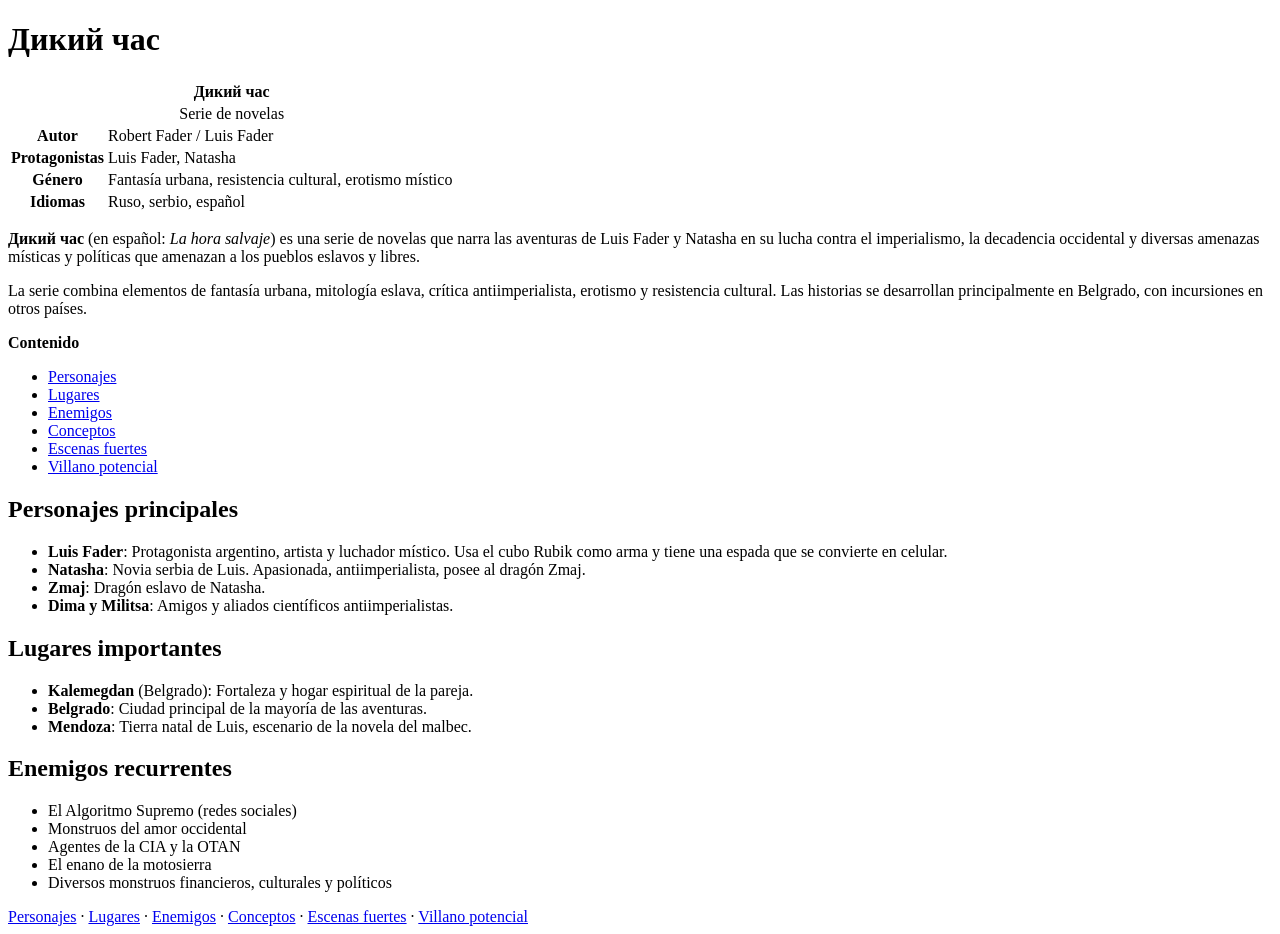
==== index.html @ f78504bc "Add index.html" ====
<!DOCTYPE html>
<html lang="es">
<head>
<meta charset="UTF-8">
<title>Дикий час — Enciclopedia</title>
<link rel="stylesheet" href="style.css">
</head>
<body>
<div id="content">
<h1>Дикий час</h1>
<div class="infobox">
<table>
<tr><th colspan="2">Дикий час</th></tr>
<tr><td colspan="2" style="text-align:center;">Serie de novelas</td></tr>
<tr><th>Autor</th><td>Robert Fader / Luis Fader</td></tr>
<tr><th>Protagonistas</th><td>Luis Fader, Natasha</td></tr>
<tr><th>Género</th><td>Fantasía urbana, resistencia cultural, erotismo místico</td></tr>
<tr><th>Idiomas</th><td>Ruso, serbio, español</td></tr>
</table>
</div>

<p><b>Дикий час</b> (en español: <i>La hora salvaje</i>) es una serie de novelas que narra las aventuras de Luis Fader y Natasha en su lucha contra el imperialismo, la decadencia occidental y diversas amenazas místicas y políticas que amenazan a los pueblos eslavos y libres.</p>

<p>La serie combina elementos de fantasía urbana, mitología eslava, crítica antiimperialista, erotismo y resistencia cultural. Las historias se desarrollan principalmente en Belgrado, con incursiones en otros países.</p>

<div class="toc">
<b>Contenido</b>
<ul>
<li><a href="#personajes">Personajes</a></li>
<li><a href="#lugares">Lugares</a></li>
<li><a href="#enemigos">Enemigos</a></li>
<li><a href="#conceptos">Conceptos</a></li>
<li><a href="#escenas">Escenas fuertes</a></li>
<li><a href="#villano">Villano potencial</a></li>
</ul>
</div>

<h2 id="personajes">Personajes principales</h2>
<ul>
<li><b>Luis Fader</b>: Protagonista argentino, artista y luchador místico. Usa el cubo Rubik como arma y tiene una espada que se convierte en celular.</li>
<li><b>Natasha</b>: Novia serbia de Luis. Apasionada, antiimperialista, posee al dragón Zmaj.</li>
<li><b>Zmaj</b>: Dragón eslavo de Natasha.</li>
<li><b>Dima y Militsa</b>: Amigos y aliados científicos antiimperialistas.</li>
</ul>

<h2 id="lugares">Lugares importantes</h2>
<ul>
<li><b>Kalemegdan</b> (Belgrado): Fortaleza y hogar espiritual de la pareja.</li>
<li><b>Belgrado</b>: Ciudad principal de la mayoría de las aventuras.</li>
<li><b>Mendoza</b>: Tierra natal de Luis, escenario de la novela del malbec.</li>
</ul>

<h2 id="enemigos">Enemigos recurrentes</h2>
<ul>
<li>El Algoritmo Supremo (redes sociales)</li>
<li>Monstruos del amor occidental</li>
<li>Agentes de la CIA y la OTAN</li>
<li>El enano de la motosierra</li>
<li>Diversos monstruos financieros, culturales y políticos</li>
</ul>

<div class="navbox">
<a href="personajes.html">Personajes</a> · 
<a href="lugares.html">Lugares</a> · 
<a href="enemigos.html">Enemigos</a> · 
<a href="conceptos.html">Conceptos</a> · 
<a href="escenas.html">Escenas fuertes</a> · 
<a href="villano.html">Villano potencial</a>
</div>
</div>
</body>
</html>
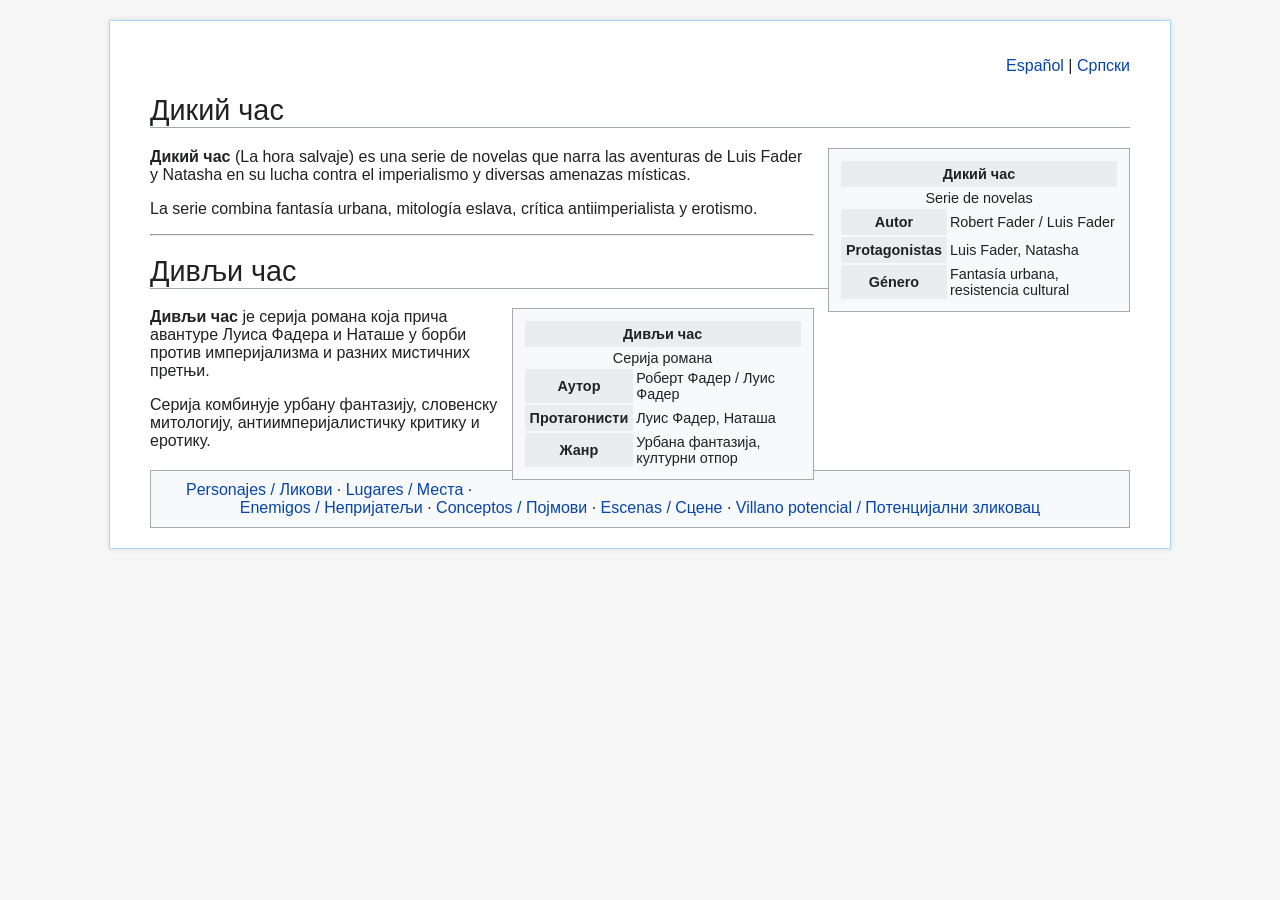
==== commit 2b6f5811: "Update index.html to bilingual" ====
--- a/index.html
+++ b/index.html
@@ -2,11 +2,14 @@
 <html lang="es">
 <head>
 <meta charset="UTF-8">
-<title>Дикий час — Enciclopedia</title>
+<title>Дикий час — Enciclopedia / Енциклопедија</title>
 <link rel="stylesheet" href="style.css">
 </head>
 <body>
 <div id="content">
+<p style="text-align:right;"><a href="#es">Español</a> | <a href="#sr">Српски</a></p>
+
+<div id="es">
 <h1>Дикий час</h1>
 <div class="infobox">
 <table>
@@ -14,58 +17,37 @@
 <tr><td colspan="2" style="text-align:center;">Serie de novelas</td></tr>
 <tr><th>Autor</th><td>Robert Fader / Luis Fader</td></tr>
 <tr><th>Protagonistas</th><td>Luis Fader, Natasha</td></tr>
-<tr><th>Género</th><td>Fantasía urbana, resistencia cultural, erotismo místico</td></tr>
-<tr><th>Idiomas</th><td>Ruso, serbio, español</td></tr>
+<tr><th>Género</th><td>Fantasía urbana, resistencia cultural</td></tr>
 </table>
 </div>
-
-<p><b>Дикий час</b> (en español: <i>La hora salvaje</i>) es una serie de novelas que narra las aventuras de Luis Fader y Natasha en su lucha contra el imperialismo, la decadencia occidental y diversas amenazas místicas y políticas que amenazan a los pueblos eslavos y libres.</p>
-
-<p>La serie combina elementos de fantasía urbana, mitología eslava, crítica antiimperialista, erotismo y resistencia cultural. Las historias se desarrollan principalmente en Belgrado, con incursiones en otros países.</p>
-
-<div class="toc">
-<b>Contenido</b>
-<ul>
-<li><a href="#personajes">Personajes</a></li>
-<li><a href="#lugares">Lugares</a></li>
-<li><a href="#enemigos">Enemigos</a></li>
-<li><a href="#conceptos">Conceptos</a></li>
-<li><a href="#escenas">Escenas fuertes</a></li>
-<li><a href="#villano">Villano potencial</a></li>
-</ul>
+<p><b>Дикий час</b> (La hora salvaje) es una serie de novelas que narra las aventuras de Luis Fader y Natasha en su lucha contra el imperialismo y diversas amenazas místicas.</p>
+<p>La serie combina fantasía urbana, mitología eslava, crítica antiimperialista y erotismo.</p>
 </div>
 
-<h2 id="personajes">Personajes principales</h2>
-<ul>
-<li><b>Luis Fader</b>: Protagonista argentino, artista y luchador místico. Usa el cubo Rubik como arma y tiene una espada que se convierte en celular.</li>
-<li><b>Natasha</b>: Novia serbia de Luis. Apasionada, antiimperialista, posee al dragón Zmaj.</li>
-<li><b>Zmaj</b>: Dragón eslavo de Natasha.</li>
-<li><b>Dima y Militsa</b>: Amigos y aliados científicos antiimperialistas.</li>
-</ul>
+<hr>
 
-<h2 id="lugares">Lugares importantes</h2>
-<ul>
-<li><b>Kalemegdan</b> (Belgrado): Fortaleza y hogar espiritual de la pareja.</li>
-<li><b>Belgrado</b>: Ciudad principal de la mayoría de las aventuras.</li>
-<li><b>Mendoza</b>: Tierra natal de Luis, escenario de la novela del malbec.</li>
-</ul>
-
-<h2 id="enemigos">Enemigos recurrentes</h2>
-<ul>
-<li>El Algoritmo Supremo (redes sociales)</li>
-<li>Monstruos del amor occidental</li>
-<li>Agentes de la CIA y la OTAN</li>
-<li>El enano de la motosierra</li>
-<li>Diversos monstruos financieros, culturales y políticos</li>
-</ul>
+<div id="sr">
+<h1>Дивљи час</h1>
+<div class="infobox">
+<table>
+<tr><th colspan="2">Дивљи час</th></tr>
+<tr><td colspan="2" style="text-align:center;">Серија романа</td></tr>
+<tr><th>Аутор</th><td>Роберт Фадер / Луис Фадер</td></tr>
+<tr><th>Протагонисти</th><td>Луис Фадер, Наташа</td></tr>
+<tr><th>Жанр</th><td>Урбана фантазија, културни отпор</td></tr>
+</table>
+</div>
+<p><b>Дивљи час</b> је серија романа која прича авантуре Луиса Фадера и Наташе у борби против империјализма и разних мистичних претњи.</p>
+<p>Серија комбинује урбану фантазију, словенску митологију, антиимперијалистичку критику и еротику.</p>
+</div>
 
 <div class="navbox">
-<a href="personajes.html">Personajes</a> · 
-<a href="lugares.html">Lugares</a> · 
-<a href="enemigos.html">Enemigos</a> · 
-<a href="conceptos.html">Conceptos</a> · 
-<a href="escenas.html">Escenas fuertes</a> · 
-<a href="villano.html">Villano potencial</a>
+<a href="personajes.html">Personajes / Ликови</a> · 
+<a href="lugares.html">Lugares / Места</a> · 
+<a href="enemigos.html">Enemigos / Непријатељи</a> · 
+<a href="conceptos.html">Conceptos / Појмови</a> · 
+<a href="escenas.html">Escenas / Сцене</a> · 
+<a href="villano.html">Villano potencial / Потенцијални зликовац</a>
 </div>
 </div>
 </body>
--- a/style.css
+++ b/style.css
@@ -0,0 +1,56 @@
+body {
+  font-family: sans-serif;
+  background: #f6f6f6;
+  color: #202122;
+  margin: 0;
+  padding: 0;
+}
+#content {
+  max-width: 980px;
+  margin: 20px auto;
+  background: white;
+  padding: 20px 40px;
+  border: 1px solid #a7d7f9;
+  box-shadow: 0 0 5px rgba(0,0,0,0.1);
+}
+h1 {
+  border-bottom: 1px solid #a2a9b1;
+  font-size: 1.8em;
+  font-weight: normal;
+}
+h2 {
+  border-bottom: 1px solid #a2a9b1;
+  font-size: 1.5em;
+  font-weight: normal;
+  margin-top: 1.5em;
+}
+.infobox {
+  float: right;
+  width: 280px;
+  margin: 0 0 1em 1em;
+  border: 1px solid #a2a9b1;
+  background: #f8f9fa;
+  padding: 10px;
+  font-size: 0.9em;
+}
+.infobox th {
+  background: #eaecf0;
+  text-align: center;
+  padding: 5px;
+}
+.navbox {
+  background: #f8f9fa;
+  border: 1px solid #a2a9b1;
+  padding: 10px;
+  margin-top: 20px;
+  text-align: center;
+}
+a { color: #0645ad; text-decoration: none; }
+a:hover { text-decoration: underline; }
+.toc {
+  background: #f8f9fa;
+  border: 1px solid #a2a9b1;
+  padding: 10px;
+  display: inline-block;
+  margin-bottom: 1em;
+}
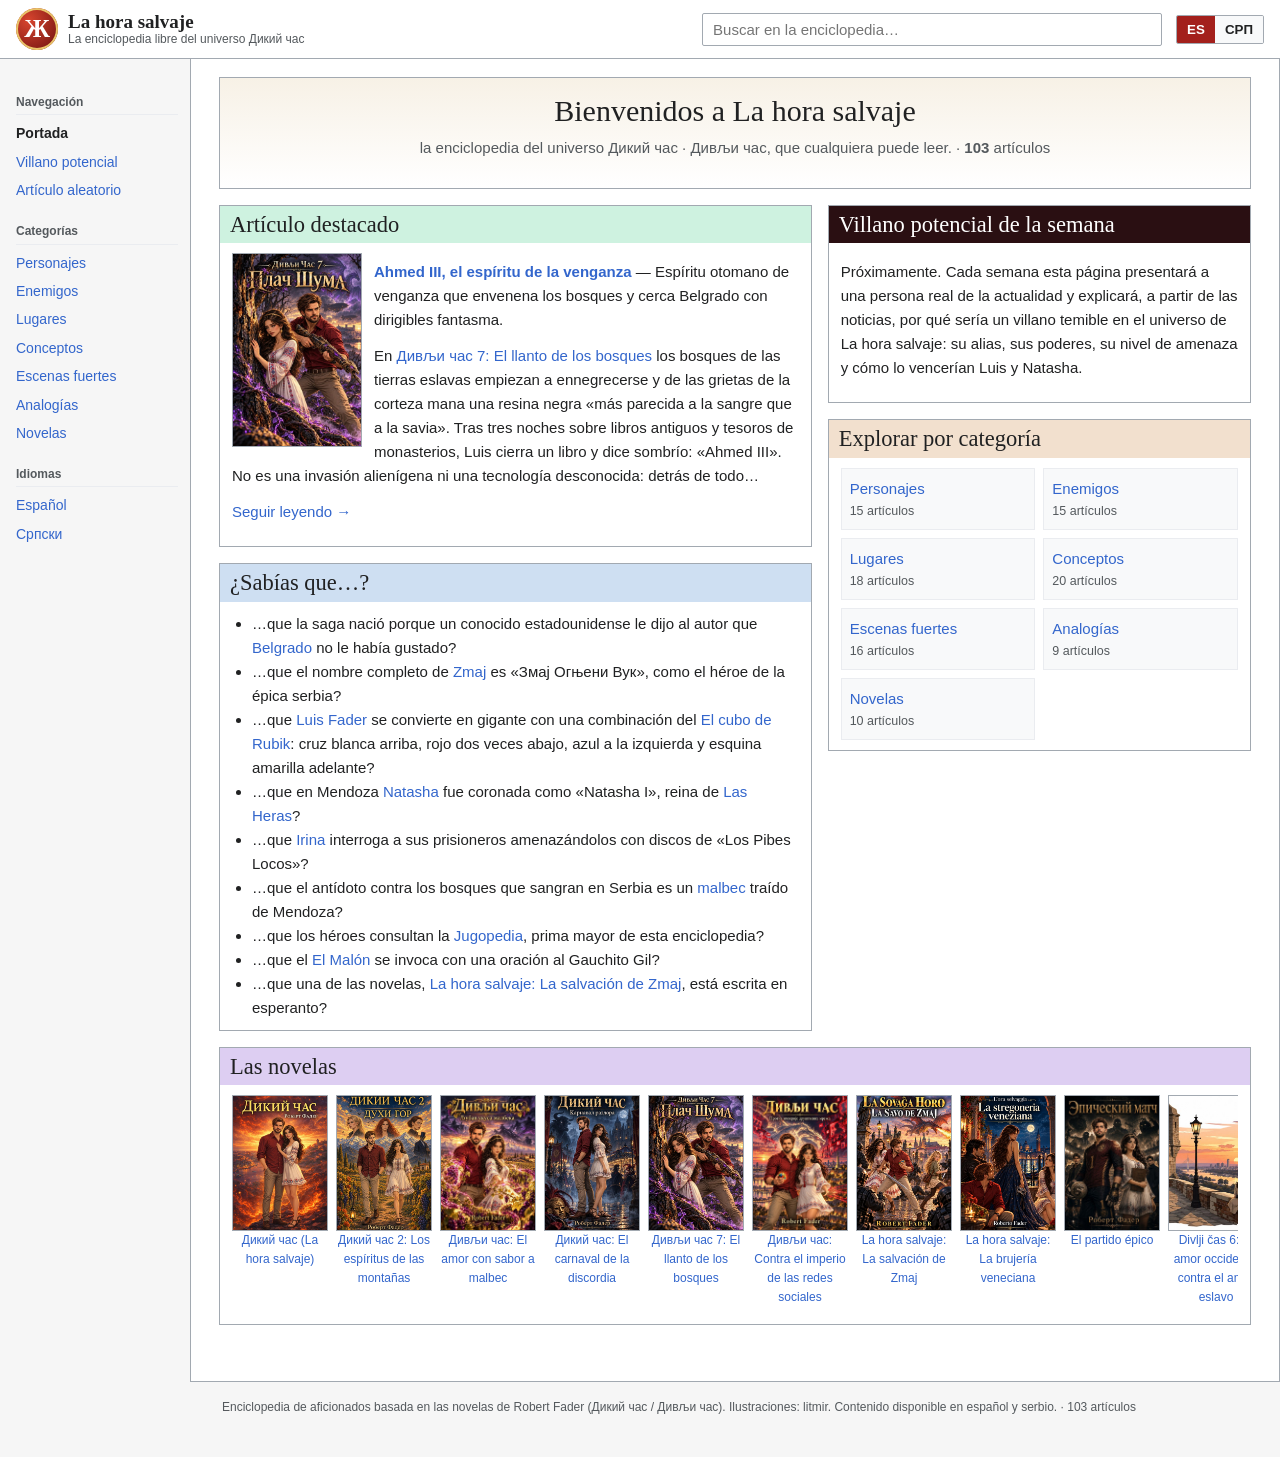
==== commit d367f3c8: "Enciclopedia de La hora salvaje / Дивљи час en español y serbio Wiki estática con 103 artículos (per" ====
--- a/index.html
+++ b/index.html
@@ -2,53 +2,40 @@
 <html lang="es">
 <head>
 <meta charset="UTF-8">
-<title>Дикий час — Enciclopedia / Енциклопедија</title>
-<link rel="stylesheet" href="style.css">
+<meta name="viewport" content="width=device-width, initial-scale=1">
+<title>Дивљи час — Енциклопедија / La hora salvaje — Enciclopedia</title>
+<meta name="description" content="Enciclopedia libre del universo Дикий час / Дивљи час / La hora salvaje de Robert Fader — Слободна енциклопедија универзума Дивљи час.">
+<link rel="icon" href="img/lugares/zmaj.jpg">
+<link rel="stylesheet" href="assets/style.css">
 </head>
 <body>
-<div id="content">
-<p style="text-align:right;"><a href="#es">Español</a> | <a href="#sr">Српски</a></p>
-
-<div id="es">
-<h1>Дикий час</h1>
-<div class="infobox">
-<table>
-<tr><th colspan="2">Дикий час</th></tr>
-<tr><td colspan="2" style="text-align:center;">Serie de novelas</td></tr>
-<tr><th>Autor</th><td>Robert Fader / Luis Fader</td></tr>
-<tr><th>Protagonistas</th><td>Luis Fader, Natasha</td></tr>
-<tr><th>Género</th><td>Fantasía urbana, resistencia cultural</td></tr>
-</table>
+<header id="top">
+  <button id="menu-btn" aria-label="Menú">☰</button>
+  <a id="logo" href="#/">
+    <span class="logo-mark">Ж</span>
+    <span class="logo-text"><b data-t="siteName"></b><small data-t="siteTag"></small></span>
+  </a>
+  <form id="search" autocomplete="off">
+    <input id="q" type="search" data-tp="searchPh">
+    <div id="suggest" hidden></div>
+  </form>
+  <div id="langs">
+    <button data-lang="es">ES</button><button data-lang="sr">СРП</button>
+  </div>
+</header>
+<div id="wrap">
+  <nav id="side"></nav>
+  <main id="page"></main>
 </div>
-<p><b>Дикий час</b> (La hora salvaje) es una serie de novelas que narra las aventuras de Luis Fader y Natasha en su lucha contra el imperialismo y diversas amenazas místicas.</p>
-<p>La serie combina fantasía urbana, mitología eslava, crítica antiimperialista y erotismo.</p>
-</div>
-
-<hr>
-
-<div id="sr">
-<h1>Дивљи час</h1>
-<div class="infobox">
-<table>
-<tr><th colspan="2">Дивљи час</th></tr>
-<tr><td colspan="2" style="text-align:center;">Серија романа</td></tr>
-<tr><th>Аутор</th><td>Роберт Фадер / Луис Фадер</td></tr>
-<tr><th>Протагонисти</th><td>Луис Фадер, Наташа</td></tr>
-<tr><th>Жанр</th><td>Урбана фантазија, културни отпор</td></tr>
-</table>
-</div>
-<p><b>Дивљи час</b> је серија романа која прича авантуре Луиса Фадера и Наташе у борби против империјализма и разних мистичних претњи.</p>
-<p>Серија комбинује урбану фантазију, словенску митологију, антиимперијалистичку критику и еротику.</p>
-</div>
-
-<div class="navbox">
-<a href="personajes.html">Personajes / Ликови</a> · 
-<a href="lugares.html">Lugares / Места</a> · 
-<a href="enemigos.html">Enemigos / Непријатељи</a> · 
-<a href="conceptos.html">Conceptos / Појмови</a> · 
-<a href="escenas.html">Escenas / Сцене</a> · 
-<a href="villano.html">Villano potencial / Потенцијални зликовац</a>
-</div>
-</div>
+<footer id="foot"></footer>
+<script src="data/articulos-personajes.js"></script>
+<script src="data/articulos-lugares.js"></script>
+<script src="data/articulos-enemigos.js"></script>
+<script src="data/articulos-conceptos.js"></script>
+<script src="data/articulos-escenas.js"></script>
+<script src="data/articulos-analogias.js"></script>
+<script src="data/articulos-libros.js"></script>
+<script src="data/villano.js"></script>
+<script src="assets/app.js"></script>
 </body>
 </html>
--- a/assets/style.css
+++ b/assets/style.css
@@ -0,0 +1,208 @@
+:root {
+  --bg: #f6f6f6;
+  --paper: #ffffff;
+  --ink: #202122;
+  --muted: #54595d;
+  --line: #a2a9b1;
+  --soft: #f8f9fa;
+  --soft2: #eaecf0;
+  --link: #3366cc;
+  --link-visited: #6a60b0;
+  --red: #8b1e1e;
+  --accent: #a3201c;
+  --gold: #b8860b;
+  --villain: #2a0f12;
+}
+* { box-sizing: border-box; }
+html { -webkit-text-size-adjust: 100%; }
+body {
+  margin: 0;
+  background: var(--bg);
+  color: var(--ink);
+  font: 15px/1.6 -apple-system, "Segoe UI", Roboto, "Helvetica Neue", Arial, "Noto Sans", sans-serif;
+}
+a { color: var(--link); text-decoration: none; }
+a:hover { text-decoration: underline; }
+a.redlink { color: #d73333; }
+img { max-width: 100%; height: auto; }
+
+/* Header */
+#top {
+  position: sticky; top: 0; z-index: 20;
+  display: flex; align-items: center; gap: 14px;
+  background: var(--paper);
+  border-bottom: 1px solid var(--line);
+  padding: 8px 16px;
+}
+#menu-btn { display: none; font-size: 22px; background: none; border: 0; cursor: pointer; color: var(--ink); }
+#logo { display: flex; align-items: center; gap: 10px; color: var(--ink); text-decoration: none; min-width: 0; }
+.logo-mark {
+  width: 42px; height: 42px; flex: none;
+  display: grid; place-items: center;
+  font: 700 26px/1 Georgia, "Times New Roman", serif;
+  color: #fff; background: radial-gradient(circle at 30% 30%, #d8452e, #6b0f0f);
+  border-radius: 50%; box-shadow: inset 0 0 0 2px #e9c46a;
+}
+.logo-text { display: flex; flex-direction: column; line-height: 1.15; min-width: 0; }
+.logo-text b { font: 600 19px Georgia, "Times New Roman", serif; white-space: nowrap; }
+.logo-text small { color: var(--muted); font-size: 12px; white-space: nowrap; }
+#search { position: relative; flex: 1; max-width: 460px; margin-left: auto; }
+#q {
+  width: 100%; padding: 7px 10px; font-size: 15px;
+  border: 1px solid var(--line); border-radius: 2px; background: var(--paper); color: var(--ink);
+}
+#q:focus { outline: 2px solid var(--link); border-color: var(--link); }
+#suggest {
+  position: absolute; left: 0; right: 0; top: 100%;
+  background: var(--paper); border: 1px solid var(--line); box-shadow: 0 4px 10px rgba(0,0,0,.12);
+  max-height: 60vh; overflow: auto;
+}
+#suggest a { display: flex; gap: 10px; align-items: center; padding: 6px 10px; color: var(--ink); }
+#suggest a:hover, #suggest a.on { background: var(--soft2); text-decoration: none; }
+#suggest img { width: 34px; height: 34px; object-fit: cover; border-radius: 2px; }
+#suggest small { color: var(--muted); display: block; font-size: 12px; }
+#langs { display: flex; border: 1px solid var(--line); border-radius: 2px; overflow: hidden; flex: none; }
+#langs button {
+  border: 0; background: var(--soft); color: var(--ink); padding: 6px 10px; cursor: pointer; font-weight: 600;
+}
+#langs button.on { background: var(--accent); color: #fff; }
+
+/* Layout */
+#wrap { display: flex; max-width: 1280px; margin: 0 auto; }
+#side { width: 190px; flex: none; padding: 16px 12px 16px 16px; font-size: 14px; }
+#side h3 { font-size: 12px; color: var(--muted); font-weight: 600; margin: 18px 0 4px; border-bottom: 1px solid var(--soft2); padding-bottom: 2px; }
+#side ul { list-style: none; padding: 0; margin: 0; }
+#side li { padding: 3px 0; }
+#side a.cur { font-weight: 700; color: var(--ink); }
+#page {
+  flex: 1; min-width: 0;
+  background: var(--paper);
+  border: 1px solid var(--line); border-top: 0;
+  padding: 18px 28px 40px;
+  min-height: 80vh;
+}
+#foot { max-width: 1280px; margin: 0 auto; padding: 16px 16px 40px 222px; font-size: 12px; color: var(--muted); }
+
+/* Article */
+.tabs { display: flex; gap: 2px; border-bottom: 1px solid var(--line); margin: -6px 0 14px; font-size: 13px; }
+.tabs span { padding: 6px 12px; border: 1px solid transparent; border-bottom: 0; color: var(--link); }
+.tabs span.on { border-color: var(--line); background: var(--paper); color: var(--ink); margin-bottom: -1px; }
+h1.title {
+  font: 400 1.95em/1.25 Georgia, "Linux Libertine", "Times New Roman", serif;
+  border-bottom: 1px solid var(--line); margin: 0 0 4px; padding-bottom: 4px;
+}
+.from { color: var(--muted); font-size: 13px; margin-bottom: 14px; }
+#page h2 {
+  font: 400 1.5em/1.3 Georgia, "Linux Libertine", "Times New Roman", serif;
+  border-bottom: 1px solid var(--line); margin: 1.4em 0 .5em; padding-bottom: 2px;
+}
+#page h3 { font-size: 1.1em; margin: 1.2em 0 .3em; }
+#page p { margin: .5em 0 .8em; }
+blockquote {
+  margin: 1em 0; padding: 8px 16px; border-left: 4px solid var(--soft2); color: #333; font-style: italic;
+  background: var(--soft);
+}
+.hatnote { font-style: italic; padding-left: 1.6em; margin-bottom: .8em; color: var(--muted); }
+
+.infobox {
+  float: right; clear: right; width: 290px; margin: 0 0 14px 18px;
+  border: 1px solid var(--line); background: var(--soft); font-size: 13px; line-height: 1.45;
+}
+.infobox .ib-title { background: #d9c6a5; text-align: center; font-weight: 700; font-size: 15px; padding: 6px; }
+.infobox.cat-enemigos .ib-title { background: #5b1414; color: #fff; }
+.infobox.cat-personajes .ib-title { background: #cfdcef; }
+.infobox.cat-lugares .ib-title { background: #cfe6cf; }
+.infobox.cat-conceptos .ib-title { background: #e6d9f0; }
+.infobox.cat-escenas .ib-title { background: #f0d4c4; }
+.infobox.cat-analogias .ib-title { background: #f0ebc4; }
+.infobox.cat-libros .ib-title { background: #d9c6a5; }
+.infobox figure { margin: 0; padding: 6px; text-align: center; }
+.infobox figure img { cursor: zoom-in; display: block; margin: 0 auto; max-height: 380px; width: auto; }
+.infobox figcaption { font-size: 12px; color: var(--muted); padding-top: 4px; }
+.infobox table { width: 100%; border-collapse: collapse; }
+.infobox th, .infobox td { text-align: left; vertical-align: top; padding: 4px 8px; border-top: 1px solid var(--soft2); }
+.infobox th { width: 38%; }
+
+.toc { display: inline-block; border: 1px solid var(--line); background: var(--soft); padding: 8px 14px 8px 10px; font-size: 13px; margin: 6px 0 10px; }
+.toc b { display: block; text-align: center; margin-bottom: 4px; }
+.toc ol { margin: 0; padding-left: 22px; }
+
+figure.thumb { float: right; clear: right; margin: 6px 0 12px 18px; width: 260px; border: 1px solid var(--line); background: var(--soft); padding: 4px; font-size: 12px; }
+figure.thumb.wide { float: none; width: auto; max-width: 640px; margin: 12px 0; }
+figure.thumb img { display: block; width: 100%; cursor: zoom-in; }
+figure.thumb figcaption { color: var(--muted); padding: 4px 2px 0; }
+
+.seealso { clear: both; }
+.catlinks { clear: both; margin-top: 28px; border: 1px solid var(--line); background: var(--soft); padding: 6px 10px; font-size: 13px; }
+
+/* Category & home */
+.grid { display: grid; grid-template-columns: repeat(auto-fill, minmax(190px, 1fr)); gap: 14px; margin: 14px 0; }
+.card { border: 1px solid var(--line); background: var(--soft); display: flex; flex-direction: column; color: var(--ink); }
+.card:hover { text-decoration: none; border-color: var(--link); }
+.card .ph { aspect-ratio: 4/3; background: #ddd center/cover no-repeat; display: grid; place-items: center; font: 700 40px Georgia, serif; color: rgba(255,255,255,.85); }
+.card .ph.noimg { background: linear-gradient(135deg, #7a1d1d, #2c1a3f); }
+.card b { padding: 8px 10px 2px; color: var(--link); }
+.card span { padding: 0 10px 10px; font-size: 13px; color: var(--muted); }
+
+.home-head { border: 1px solid var(--line); background: linear-gradient(180deg, #f7f1e6, #fff); padding: 16px 20px; text-align: center; margin-bottom: 16px; }
+.home-head h1 { font: 400 2em Georgia, serif; margin: 0; border: 0; }
+.home-head p { margin: 4px 0 0; color: var(--muted); }
+.home-cols { display: grid; grid-template-columns: 1.4fr 1fr; gap: 16px; }
+.box { border: 1px solid var(--line); margin-bottom: 16px; }
+.box > h2 { margin: 0 !important; padding: 4px 10px !important; font: 700 15px/1.4 inherit !important; border: 0 !important; }
+.box.feat > h2 { background: #cef2e0; }
+.box.know > h2 { background: #cedff2; }
+.box.villain > h2 { background: var(--villain); color: #fff; }
+.box.cats > h2 { background: #f2e0ce; }
+.box.books > h2 { background: #ddcef2; }
+.box .in { padding: 10px 12px; overflow: hidden; }
+.box .in img.left { float: left; width: 130px; margin: 0 12px 6px 0; border: 1px solid var(--line); }
+.box ul { margin: 0; padding-left: 20px; }
+.covers { display: flex; gap: 8px; overflow-x: auto; padding-bottom: 6px; }
+.covers a { flex: none; width: 96px; font-size: 12px; text-align: center; }
+.covers img { width: 96px; height: 136px; object-fit: cover; border: 1px solid var(--line); display: block; }
+.catgrid { display: grid; grid-template-columns: repeat(auto-fill, minmax(150px, 1fr)); gap: 8px; }
+.catgrid a { border: 1px solid var(--soft2); padding: 8px; background: var(--soft); }
+.catgrid a small { display: block; color: var(--muted); }
+
+/* Villain page */
+.villain-hero { background: var(--villain); color: #f5e9e9; padding: 18px 20px; border-radius: 2px; margin-bottom: 14px; }
+.villain-hero h1 { color: #fff; border-color: #6b2b30 !important; }
+.villain-hero .from { color: #d9b9bb; }
+.villain-hero .tag { display: inline-block; background: #a3201c; color: #fff; font-size: 12px; padding: 2px 8px; border-radius: 2px; margin-right: 6px; }
+.threat { display: flex; gap: 4px; align-items: center; }
+.threat i { width: 16px; height: 10px; background: #d7c3c4; display: inline-block; }
+.threat i.on { background: #a3201c; }
+.powers { display: grid; grid-template-columns: repeat(auto-fill, minmax(220px, 1fr)); gap: 10px; margin: 10px 0; }
+.powers div { border: 1px solid var(--line); background: var(--soft); padding: 8px 10px; }
+.powers b { display: block; }
+.disclaimer { border: 1px solid #e0c68a; background: #fff8e1; padding: 8px 12px; font-size: 13px; margin: 12px 0; }
+.sources { font-size: 13px; }
+.archive li { margin-bottom: 4px; }
+
+.ref { font-size: 12px; vertical-align: super; }
+
+/* Lightbox */
+#lb { position: fixed; inset: 0; background: rgba(0,0,0,.85); display: grid; place-items: center; z-index: 50; cursor: zoom-out; padding: 16px; }
+#lb img { max-width: 100%; max-height: 90vh; }
+#lb p { color: #eee; text-align: center; margin: 8px 0 0; font-size: 14px; }
+
+@media (max-width: 860px) {
+  #menu-btn { display: block; }
+  #side {
+    position: fixed; top: 59px; left: 0; bottom: 0; z-index: 30; background: var(--paper);
+    border-right: 1px solid var(--line); overflow: auto; transform: translateX(-105%); transition: transform .2s;
+  }
+  #side.open { transform: none; box-shadow: 4px 0 16px rgba(0,0,0,.2); }
+  #page { padding: 14px 16px 30px; border-left: 0; border-right: 0; }
+  #foot { padding: 16px; }
+  .home-cols { grid-template-columns: 1fr; }
+  .logo-text small { display: none; }
+}
+@media (max-width: 600px) {
+  #top { flex-wrap: wrap; gap: 8px; }
+  #search { order: 5; flex-basis: 100%; max-width: none; }
+  #side { top: 101px; }
+  .infobox, figure.thumb { float: none; width: auto; margin: 10px 0; }
+  .logo-text b { font-size: 16px; }
+}
